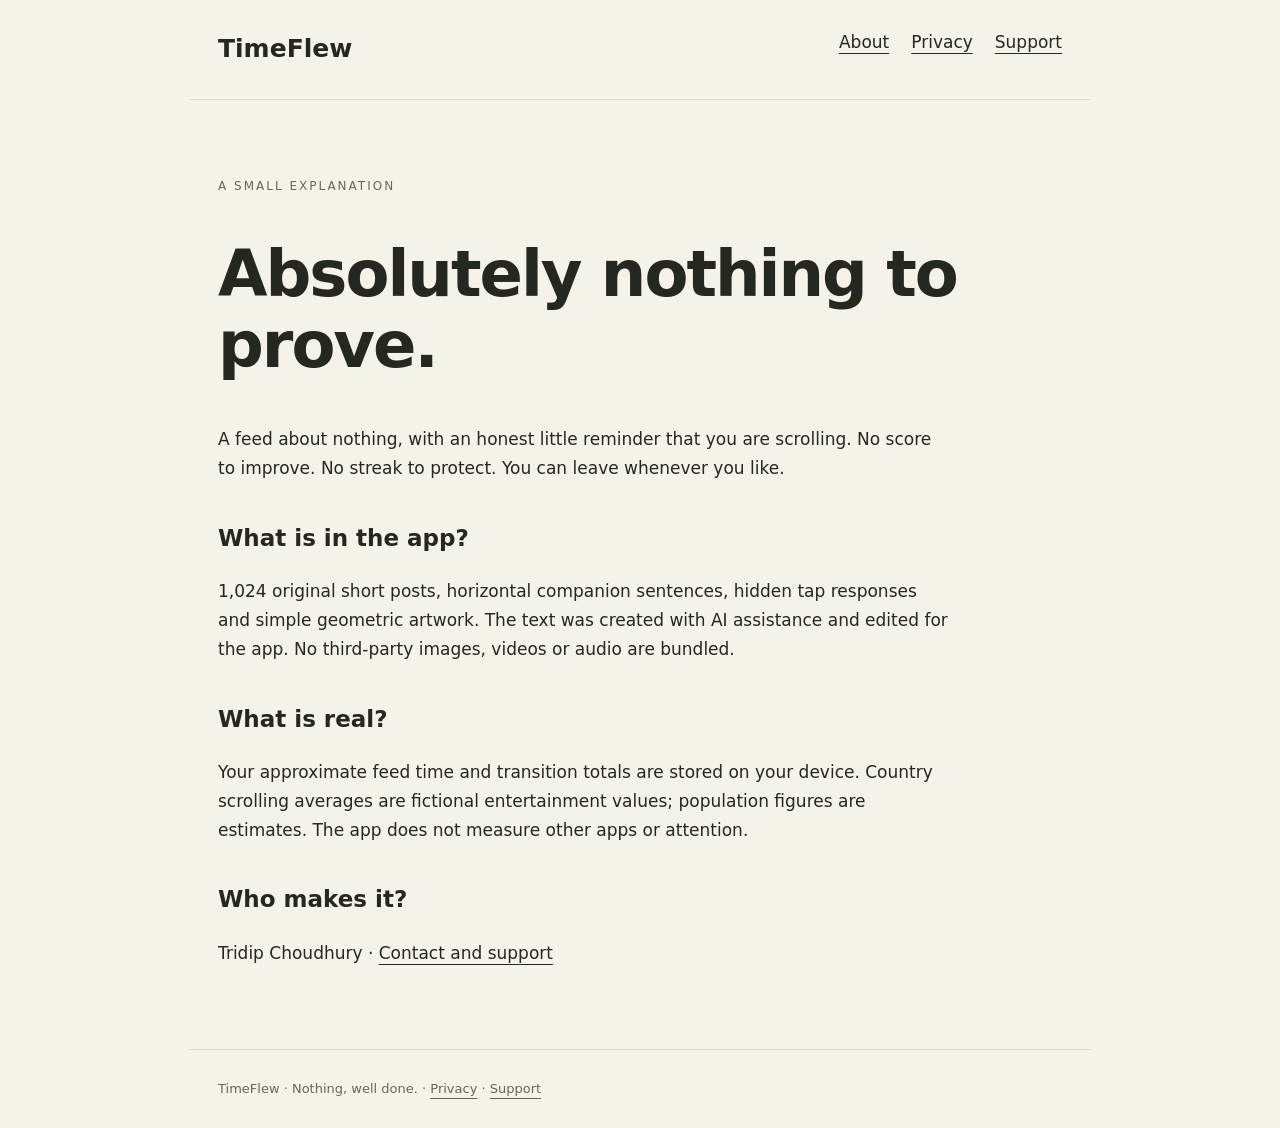
==== about.html @ faa483ec "Launch TimeFlew public website" ====
<!doctype html><html lang="en"><head><meta charset="utf-8"><meta name="viewport" content="width=device-width,initial-scale=1"><meta name="description" content="Original observations, quiet absurdity and small interactions. App information, privacy and support."><title>About — TimeFlew</title><link rel="stylesheet" href="style.css"></head><body><header><a href="index.html" class="brand">TimeFlew</a><nav><a href="about.html">About</a><a href="privacy.html">Privacy</a><a href="support.html">Support</a></nav></header><main><p class="eyebrow">A small explanation</p><h1>Absolutely nothing to prove.</h1><p>A feed about nothing, with an honest little reminder that you are scrolling. No score to improve. No streak to protect. You can leave whenever you like.</p><h2>What is in the app?</h2><p>1,024 original short posts, horizontal companion sentences, hidden tap responses and simple geometric artwork. The text was created with AI assistance and edited for the app. No third-party images, videos or audio are bundled.</p><h2>What is real?</h2><p>Your approximate feed time and transition totals are stored on your device. Country scrolling averages are fictional entertainment values; population figures are estimates. The app does not measure other apps or attention.</p><h2>Who makes it?</h2><p>Tridip Choudhury · <a href="support.html">Contact and support</a></p></main><footer>TimeFlew · Nothing, well done. · <a href="privacy.html">Privacy</a> · <a href="support.html">Support</a></footer></body></html>
---- style.css ----
*{box-sizing:border-box}body{margin:0;background:#f5f2e9;color:#242820;font:17px/1.7 system-ui,sans-serif}header,main,footer{max-width:900px;margin:auto;padding:28px}header{display:flex;justify-content:space-between;gap:24px;flex-wrap:wrap;border-bottom:1px solid #d6d9cb}.brand{font-weight:750;font-size:25px;text-decoration:none}nav{display:flex;gap:22px}a{color:inherit;text-underline-offset:5px}main{min-height:65vh;padding-top:64px;padding-bottom:64px}h1{font-size:clamp(36px,7vw,64px);line-height:1.12;letter-spacing:-2px;max-width:750px}h2{margin-top:36px;font-size:23px}p{max-width:730px}.eyebrow{font-size:12px;letter-spacing:2px;text-transform:uppercase;color:#62695b}.panel{border:1px solid #d6d9cb;padding:24px;border-radius:22px;margin-top:30px}.badge{background:#d8ed9c;padding:8px 16px;border-radius:30px;display:inline-block}footer{font-size:13px;color:#62695b;border-top:1px solid #d6d9cb}@media(max-width:500px){header,main,footer{padding:24px}nav{gap:16px;font-size:15px}}
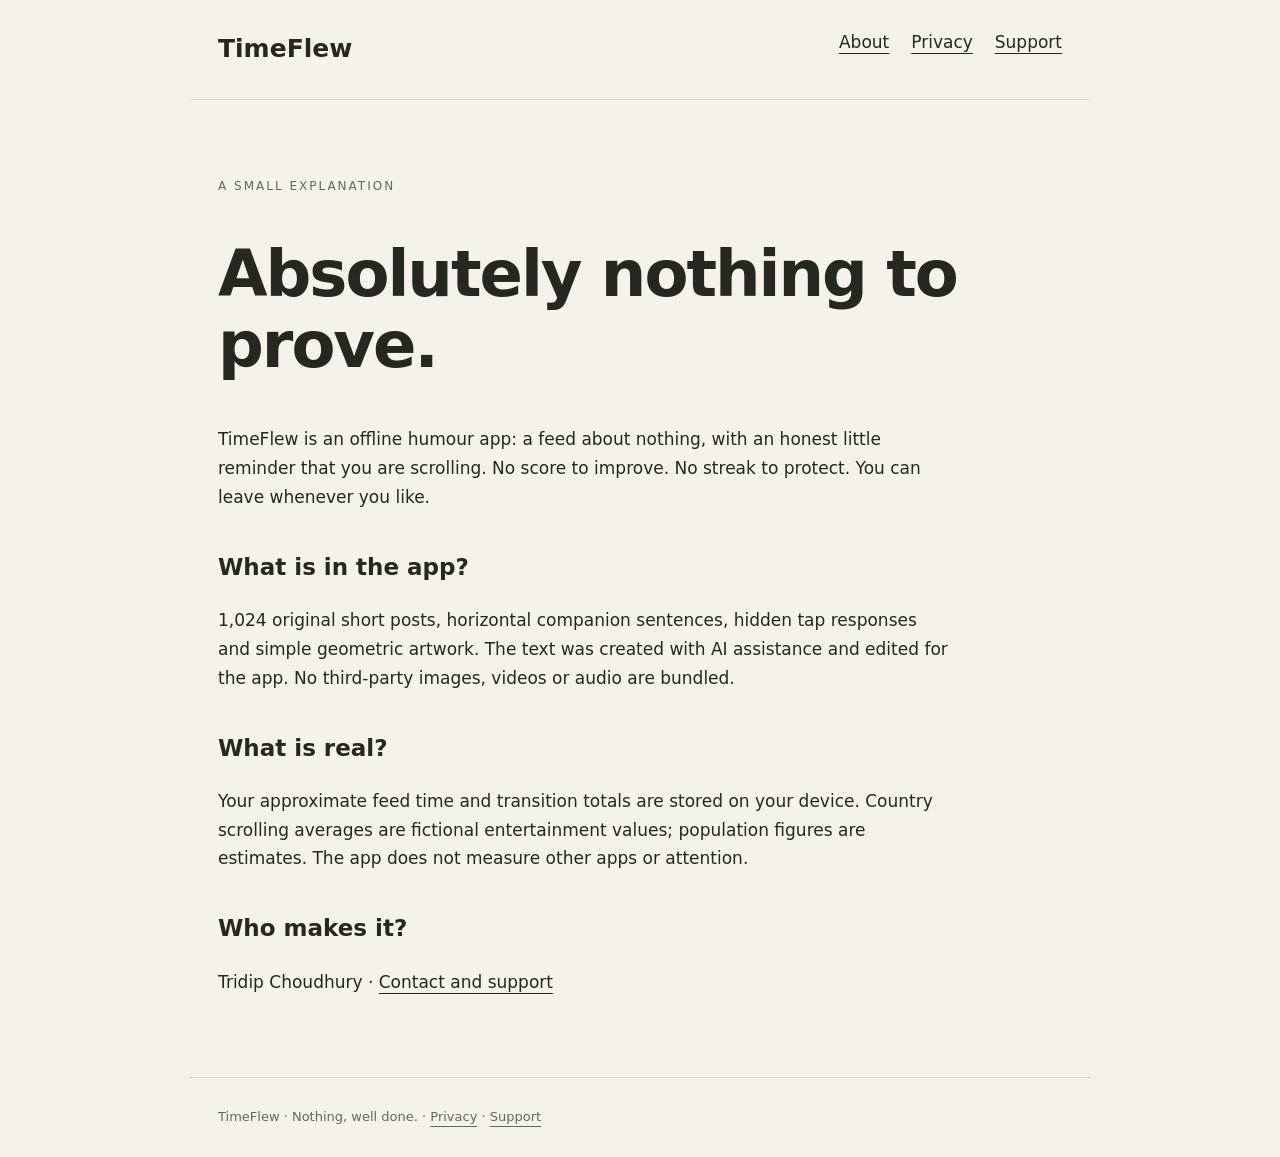
==== commit 509411bd: "Improve page metadata and search entity clarity" ====
--- a/about.html
+++ b/about.html
@@ -1 +1,5 @@
-<!doctype html><html lang="en"><head><meta charset="utf-8"><meta name="viewport" content="width=device-width,initial-scale=1"><meta name="description" content="Original observations, quiet absurdity and small interactions. App information, privacy and support."><title>About — TimeFlew</title><link rel="stylesheet" href="style.css"></head><body><header><a href="index.html" class="brand">TimeFlew</a><nav><a href="about.html">About</a><a href="privacy.html">Privacy</a><a href="support.html">Support</a></nav></header><main><p class="eyebrow">A small explanation</p><h1>Absolutely nothing to prove.</h1><p>A feed about nothing, with an honest little reminder that you are scrolling. No score to improve. No streak to protect. You can leave whenever you like.</p><h2>What is in the app?</h2><p>1,024 original short posts, horizontal companion sentences, hidden tap responses and simple geometric artwork. The text was created with AI assistance and edited for the app. No third-party images, videos or audio are bundled.</p><h2>What is real?</h2><p>Your approximate feed time and transition totals are stored on your device. Country scrolling averages are fictional entertainment values; population figures are estimates. The app does not measure other apps or attention.</p><h2>Who makes it?</h2><p>Tridip Choudhury · <a href="support.html">Contact and support</a></p></main><footer>TimeFlew · Nothing, well done. · <a href="privacy.html">Privacy</a> · <a href="support.html">Support</a></footer></body></html>+<!doctype html><html lang="en"><head><meta charset="utf-8"><meta name="viewport" content="width=device-width,initial-scale=1"><meta name="description" content="Meet TimeFlew: 1,024 short absurd posts, sideways sentence reveals and simple shapes. Learn about its offline feed, local statistics and independent developer."><title>About TimeFlew — Offline Humour, Features &amp; Creator</title><link rel="stylesheet" href="style.css"><link rel="canonical" href="https://timeflewapp.github.io/about.html">
+<meta property="og:type" content="website"><meta property="og:site_name" content="TimeFlew"><meta property="og:title" content="About TimeFlew — Offline Humour, Features &amp; Creator"><meta property="og:description" content="Meet TimeFlew: 1,024 short absurd posts, sideways sentence reveals and simple shapes. Learn about its offline feed, local statistics and independent developer."><meta property="og:url" content="https://timeflewapp.github.io/about.html"><meta property="og:image" content="https://timeflewapp.github.io/social-preview.jpg"><meta property="og:image:width" content="1200"><meta property="og:image:height" content="630"><meta property="og:image:alt" content="TimeFlew. A feed with no destination. Offline humour and sideways surprises.">
+<meta name="twitter:card" content="summary_large_image"><meta name="twitter:title" content="About TimeFlew — Offline Humour, Features &amp; Creator"><meta name="twitter:description" content="Meet TimeFlew: 1,024 short absurd posts, sideways sentence reveals and simple shapes. Learn about its offline feed, local statistics and independent developer."><meta name="twitter:image" content="https://timeflewapp.github.io/social-preview.jpg">
+<script type="application/ld+json">{"@context":"https://schema.org","@graph":[{"@type":"WebSite","@id":"https://timeflewapp.github.io/#website","url":"https://timeflewapp.github.io/","name":"TimeFlew","inLanguage":"en","publisher":{"@id":"https://timeflewapp.github.io/#creator"}},{"@type":"Person","@id":"https://timeflewapp.github.io/#creator","name":"Tridip Choudhury","url":"https://timeflewapp.github.io/about.html"},{"@type":"AboutPage","@id":"https://timeflewapp.github.io/about.html#page","url":"https://timeflewapp.github.io/about.html","name":"About TimeFlew — Offline Humour, Features & Creator","description":"Meet TimeFlew: 1,024 short absurd posts, sideways sentence reveals and simple shapes. Learn about its offline feed, local statistics and independent developer.","inLanguage":"en","isPartOf":{"@id":"https://timeflewapp.github.io/#website"},"about":{"@id":"https://timeflewapp.github.io/#app"}}]}</script>
+</head><body><header><a href="./" class="brand">TimeFlew</a><nav><a href="about.html">About</a><a href="privacy.html">Privacy</a><a href="support.html">Support</a></nav></header><main><p class="eyebrow">A small explanation</p><h1>Absolutely nothing to prove.</h1><p>TimeFlew is an offline humour app: a feed about nothing, with an honest little reminder that you are scrolling. No score to improve. No streak to protect. You can leave whenever you like.</p><h2>What is in the app?</h2><p>1,024 original short posts, horizontal companion sentences, hidden tap responses and simple geometric artwork. The text was created with AI assistance and edited for the app. No third-party images, videos or audio are bundled.</p><h2>What is real?</h2><p>Your approximate feed time and transition totals are stored on your device. Country scrolling averages are fictional entertainment values; population figures are estimates. The app does not measure other apps or attention.</p><h2>Who makes it?</h2><p>Tridip Choudhury · <a href="support.html">Contact and support</a></p></main><footer>TimeFlew · Nothing, well done. · <a href="privacy.html">Privacy</a> · <a href="support.html">Support</a></footer></body></html>
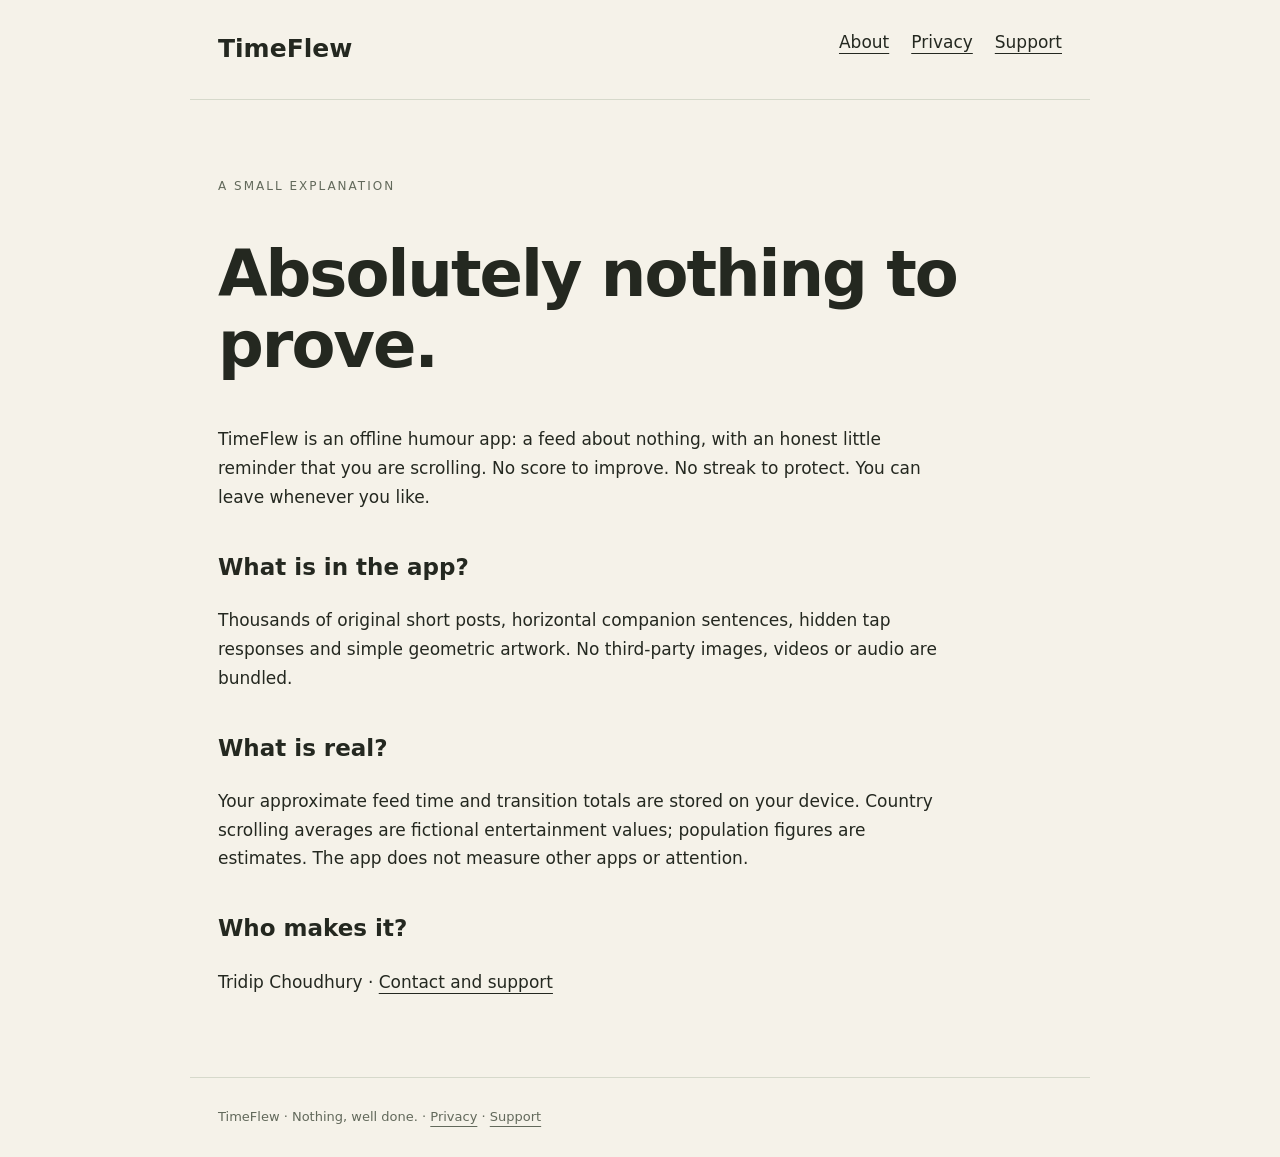
==== commit 3d6b6bcb: "Clarify content creation and collection size" ====
--- a/about.html
+++ b/about.html
@@ -1,5 +1,5 @@
-<!doctype html><html lang="en"><head><meta charset="utf-8"><meta name="viewport" content="width=device-width,initial-scale=1"><meta name="description" content="Meet TimeFlew: 1,024 short absurd posts, sideways sentence reveals and simple shapes. Learn about its offline feed, local statistics and independent developer."><title>About TimeFlew — Offline Humour, Features &amp; Creator</title><link rel="stylesheet" href="style.css"><link rel="canonical" href="https://timeflewapp.github.io/about.html">
-<meta property="og:type" content="website"><meta property="og:site_name" content="TimeFlew"><meta property="og:title" content="About TimeFlew — Offline Humour, Features &amp; Creator"><meta property="og:description" content="Meet TimeFlew: 1,024 short absurd posts, sideways sentence reveals and simple shapes. Learn about its offline feed, local statistics and independent developer."><meta property="og:url" content="https://timeflewapp.github.io/about.html"><meta property="og:image" content="https://timeflewapp.github.io/social-preview.jpg"><meta property="og:image:width" content="1200"><meta property="og:image:height" content="630"><meta property="og:image:alt" content="TimeFlew. A feed with no destination. Offline humour and sideways surprises.">
-<meta name="twitter:card" content="summary_large_image"><meta name="twitter:title" content="About TimeFlew — Offline Humour, Features &amp; Creator"><meta name="twitter:description" content="Meet TimeFlew: 1,024 short absurd posts, sideways sentence reveals and simple shapes. Learn about its offline feed, local statistics and independent developer."><meta name="twitter:image" content="https://timeflewapp.github.io/social-preview.jpg">
-<script type="application/ld+json">{"@context":"https://schema.org","@graph":[{"@type":"WebSite","@id":"https://timeflewapp.github.io/#website","url":"https://timeflewapp.github.io/","name":"TimeFlew","inLanguage":"en","publisher":{"@id":"https://timeflewapp.github.io/#creator"}},{"@type":"Person","@id":"https://timeflewapp.github.io/#creator","name":"Tridip Choudhury","url":"https://timeflewapp.github.io/about.html"},{"@type":"AboutPage","@id":"https://timeflewapp.github.io/about.html#page","url":"https://timeflewapp.github.io/about.html","name":"About TimeFlew — Offline Humour, Features & Creator","description":"Meet TimeFlew: 1,024 short absurd posts, sideways sentence reveals and simple shapes. Learn about its offline feed, local statistics and independent developer.","inLanguage":"en","isPartOf":{"@id":"https://timeflewapp.github.io/#website"},"about":{"@id":"https://timeflewapp.github.io/#app"}}]}</script>
-</head><body><header><a href="./" class="brand">TimeFlew</a><nav><a href="about.html">About</a><a href="privacy.html">Privacy</a><a href="support.html">Support</a></nav></header><main><p class="eyebrow">A small explanation</p><h1>Absolutely nothing to prove.</h1><p>TimeFlew is an offline humour app: a feed about nothing, with an honest little reminder that you are scrolling. No score to improve. No streak to protect. You can leave whenever you like.</p><h2>What is in the app?</h2><p>1,024 original short posts, horizontal companion sentences, hidden tap responses and simple geometric artwork. The text was created with AI assistance and edited for the app. No third-party images, videos or audio are bundled.</p><h2>What is real?</h2><p>Your approximate feed time and transition totals are stored on your device. Country scrolling averages are fictional entertainment values; population figures are estimates. The app does not measure other apps or attention.</p><h2>Who makes it?</h2><p>Tridip Choudhury · <a href="support.html">Contact and support</a></p></main><footer>TimeFlew · Nothing, well done. · <a href="privacy.html">Privacy</a> · <a href="support.html">Support</a></footer></body></html>
+<!doctype html><html lang="en"><head><meta charset="utf-8"><meta name="viewport" content="width=device-width,initial-scale=1"><meta name="description" content="Meet TimeFlew: thousands of short absurd posts, sideways sentence reveals and simple shapes. Learn about its offline feed, local statistics and independent developer."><title>About TimeFlew — Offline Humour, Features &amp; Creator</title><link rel="stylesheet" href="style.css"><link rel="canonical" href="https://timeflewapp.github.io/about.html">
+<meta property="og:type" content="website"><meta property="og:site_name" content="TimeFlew"><meta property="og:title" content="About TimeFlew — Offline Humour, Features &amp; Creator"><meta property="og:description" content="Meet TimeFlew: thousands of short absurd posts, sideways sentence reveals and simple shapes. Learn about its offline feed, local statistics and independent developer."><meta property="og:url" content="https://timeflewapp.github.io/about.html"><meta property="og:image" content="https://timeflewapp.github.io/social-preview.jpg"><meta property="og:image:width" content="1200"><meta property="og:image:height" content="630"><meta property="og:image:alt" content="TimeFlew. A feed with no destination. Offline humour and sideways surprises.">
+<meta name="twitter:card" content="summary_large_image"><meta name="twitter:title" content="About TimeFlew — Offline Humour, Features &amp; Creator"><meta name="twitter:description" content="Meet TimeFlew: thousands of short absurd posts, sideways sentence reveals and simple shapes. Learn about its offline feed, local statistics and independent developer."><meta name="twitter:image" content="https://timeflewapp.github.io/social-preview.jpg">
+<script type="application/ld+json">{"@context":"https://schema.org","@graph":[{"@type":"WebSite","@id":"https://timeflewapp.github.io/#website","url":"https://timeflewapp.github.io/","name":"TimeFlew","inLanguage":"en","publisher":{"@id":"https://timeflewapp.github.io/#creator"}},{"@type":"Person","@id":"https://timeflewapp.github.io/#creator","name":"Tridip Choudhury","url":"https://timeflewapp.github.io/about.html"},{"@type":"AboutPage","@id":"https://timeflewapp.github.io/about.html#page","url":"https://timeflewapp.github.io/about.html","name":"About TimeFlew — Offline Humour, Features & Creator","description":"Meet TimeFlew: thousands of short absurd posts, sideways sentence reveals and simple shapes. Learn about its offline feed, local statistics and independent developer.","inLanguage":"en","isPartOf":{"@id":"https://timeflewapp.github.io/#website"},"about":{"@id":"https://timeflewapp.github.io/#app"}}]}</script>
+</head><body><header><a href="./" class="brand">TimeFlew</a><nav><a href="about.html">About</a><a href="privacy.html">Privacy</a><a href="support.html">Support</a></nav></header><main><p class="eyebrow">A small explanation</p><h1>Absolutely nothing to prove.</h1><p>TimeFlew is an offline humour app: a feed about nothing, with an honest little reminder that you are scrolling. No score to improve. No streak to protect. You can leave whenever you like.</p><h2>What is in the app?</h2><p>Thousands of original short posts, horizontal companion sentences, hidden tap responses and simple geometric artwork. No third-party images, videos or audio are bundled.</p><h2>What is real?</h2><p>Your approximate feed time and transition totals are stored on your device. Country scrolling averages are fictional entertainment values; population figures are estimates. The app does not measure other apps or attention.</p><h2>Who makes it?</h2><p>Tridip Choudhury · <a href="support.html">Contact and support</a></p></main><footer>TimeFlew · Nothing, well done. · <a href="privacy.html">Privacy</a> · <a href="support.html">Support</a></footer></body></html>
